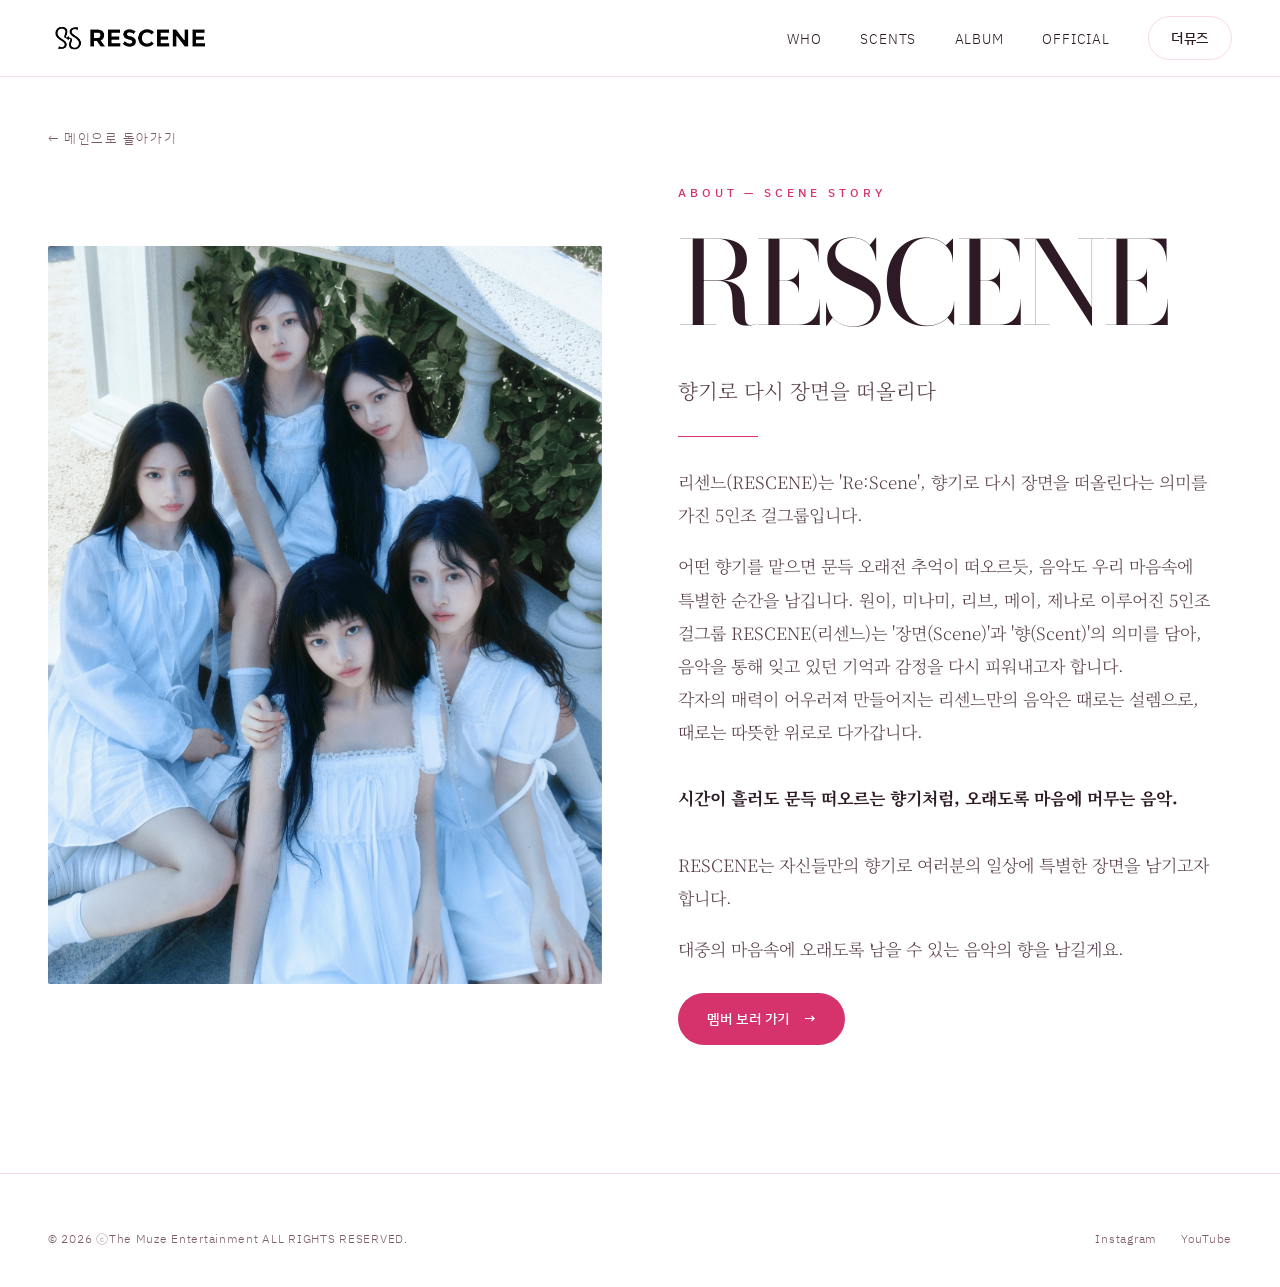
==== about.html @ 2c577f75 "Update about.html" ====
<!doctype html>
<html lang="ko">
<head>
  <meta charset="utf-8">
  <meta name="viewport" content="width=device-width, initial-scale=1">
  <title>ABOUT — RESCENE</title>

  <link rel="preconnect" href="https://fonts.googleapis.com">
  <link rel="preconnect" href="https://fonts.gstatic.com" crossorigin>
  <link rel="stylesheet" href="https://fonts.googleapis.com/css2?family=Bodoni+Moda:ital,opsz,wght@0,6..96,400;0,6..96,500;0,6..96,700;1,6..96,400;1,6..96,700&family=Noto+Serif+KR:wght@300;400;500;700&family=IBM+Plex+Sans+KR:wght@300;400;500;700&display=swap">
  <link rel="stylesheet" href="css/style.css?v=10">
</head>
<body>

  <!-- ============ NAV (메인 페이지와 동일) ============ -->
  <header class="header">
    <nav class="nav container">
      <a href="index.html" class="logo" aria-label="RESCENE 홈">
        <img class="logo-img" src="images/logo.png" alt="RESCENE">
        <span class="logo-text en">RESCENE</span>
      </a>

      <button class="menu-toggle" type="button" aria-label="메뉴 열기" aria-expanded="false" aria-controls="menu">
        <span></span><span></span>
      </button>

      <div class="menu" id="menu">
        <a class="navlink" href="index.html#story">WHO</a>
        <a class="navlink" href="index.html#collection">SCENTS</a>
        <a class="navlink" href="index.html#craft">ALBUM</a>
        <a class="navlink" href="index.html#contact">OFFICIAL</a>
       <a href="https://themuze.kr/" class="btn btn-ghost btn-sm" target="_blank" rel="noopener">더뮤즈</a>
      </div>
    </nav>
  </header>

  <!-- ============ ABOUT RESCENE ============ -->
  <main class="member-page container">
    <a href="index.html#story" class="back-link fade">← 메인으로 돌아가기</a>

    <section class="member-detail">
      <!-- 사진: images/rescene-intro.jpg (세로형) -->
      <div class="ph hero-img about-photo" data-label="RESCENE · 3:4">
        <img class="ph-media" src="images/rescene-intro.jpg" alt="리센느 단체 사진">
      </div>

      <div class="member-info">
        <p class="eyebrow fade">ABOUT — SCENE STORY</p>
        <h1 class="member-name en">
          <span class="line"><span>RESCENE</span></span>
        </h1>
        <p class="member-line kr fade">향기로 다시 장면을 떠올리다</p>
        <span class="rule fade"></span>

        <!-- 소개글: 문단을 늘리려면 <p>…</p> 를 복사해서 추가하세요 -->
        <div class="about-body kr fade-2">
          <p>리센느(RESCENE)는 'Re:Scene', 향기로 다시 장면을 떠올린다는 의미를 가진 5인조 걸그룹입니다.</p>
          <p>어떤 향기를 맡으면 문득 오래전 추억이 떠오르듯, 음악도 우리 마음속에 특별한 순간을 남깁니다. 
            원이, 미나미, 리브, 메이, 제나로 이루어진 5인조 걸그룹 RESCENE(리센느)는 '장면(Scene)'과 '향(Scent)'의 의미를 담아, 음악을 통해 잊고 있던 기억과 감정을 다시 피워내고자 합니다. <br>
각자의 매력이 어우러져 만들어지는 리센느만의 음악은 때로는 설렘으로, 때로는 따뜻한 위로로 다가갑니다. <br> <br>
<strong> 시간이 흘러도 문득 떠오르는 향기처럼, 오래도록 마음에 머무는 음악. </strong> <br><br>
RESCENE는 자신들만의 향기로 여러분의 일상에 특별한 장면을 남기고자 합니다.</p>
          <p>대중의 마음속에 오래도록 남을 수 있는 음악의 향을 남길게요.</p>
        </div>

        <a href="index.html#collection" class="btn btn-solid self-start fade-2">멤버 보러 가기 <span aria-hidden="true">→</span></a>
      </div>
    </section>
  </main>

  <!-- ============ FOOTER ============ -->
  <footer class="footer">
    <div class="container">
      <div class="footer-bottom">
        <span>© <span id="year"></span> ⓒThe Muze Entertainment ALL RIGHTS RESERVED.</span>
        <div class="footer-sns">
          <a href="https://www.instagram.com/rescene_official" target="_blank" rel="noopener">Instagram</a>
          <a href="https://www.youtube.com/@rescene_official" target="_blank" rel="noopener">YouTube</a>
        </div>
      </div>
    </div>
  </footer>

  <script src="js/main.js?v=10"></script>
</body>
</html>
---- css/style.css ----
/* =========================================================
   [BRAND] Landing — style.css
   색상은 :root 변수만 바꾸면 전체에 반영됩니다.
   ========================================================= */
:root {
  /* ---- 핑크 & 화이트 테마 ---- */
  --ground: #FFFFFF;          /* 기본 배경 (흰색) */
  --ground-2: #FFF0F5;        /* 구분 섹션 배경 (연한 핑크) */
  --ink: #2E1A24;             /* 본문 글자 (짙은 자두색) */
  --ink-soft: #5A3F4C;        /* 보조 글자 */
  --muted: #7E5A69;           /* 흐린 글자 */
  --line: rgba(214, 51, 108, .18);   /* 구분선 */
  --accent: #D6336C;          /* 포인트 색상 (핑크) */
  --accent-soft: #FFD3E2;     /* 연한 핑크 (배경·장식용) */
  --placeholder: #FBE3EC;     /* 이미지 자리 배경 */
  --logo-filter: brightness(0);  /* 흰 로고를 어둡게 표시. 로고가 이미 어두운/컬러면 none 으로 */

  --f-en: 'Bodoni Moda', 'Didot', 'Times New Roman', serif;
  --f-kr: 'Noto Serif KR', 'Apple SD Gothic Neo', serif;
  --f-sans: 'IBM Plex Sans KR', system-ui, sans-serif;

  --ease-out: cubic-bezier(.2, .75, .1, 1);
  --ease-io: cubic-bezier(.7, 0, .2, 1);
  --gutter: clamp(20px, 4vw, 48px);
}

*, *::before, *::after { box-sizing: border-box; }
html { scroll-behavior: smooth; scroll-padding-top: 76px; }
body {
  margin: 0;
  background: var(--ground);
  color: var(--ink);
  font-family: var(--f-sans);
  font-weight: 300;
  -webkit-font-smoothing: antialiased;
  overflow-x: hidden;
  padding-top: 76px;          /* 고정 상단바 높이만큼 */
}
img { display: block; max-width: 100%; }
a { color: var(--ink); text-decoration: none; transition: color .3s; }
a:hover { color: var(--accent); }
em { font-style: italic; }

.en { font-family: var(--f-en); }
.kr { font-family: var(--f-kr); word-break: keep-all; }
.muted { color: var(--muted); }

.container { max-width: 1360px; margin: 0 auto; padding-left: var(--gutter); padding-right: var(--gutter); }
.stack { display: flex; flex-direction: column; gap: 32px; }
.stack-sm { display: flex; flex-direction: column; gap: 20px; }
.stack-lg { display: flex; flex-direction: column; gap: 64px; }
.self-start { align-self: flex-start; }
.narrow { max-width: 760px; }

.eyebrow { margin: 0; font-size: 12px; letter-spacing: .32em; text-transform: uppercase; color: var(--accent); font-weight: 500; }
.h2-kr { margin: 0; font-size: clamp(32px, 3.6vw, 52px); line-height: 1.35; font-weight: 400; letter-spacing: -.02em; text-wrap: balance; }
.h2-en { margin: 0; font-size: clamp(44px, 6vw, 88px); line-height: 1; font-weight: 400; letter-spacing: -.02em; }
.body-kr { margin: 0; font-size: 17px; line-height: 1.9; color: var(--ink-soft); max-width: 520px; }

/* ---------- 버튼 ---------- */
.btn {
  display: inline-flex; align-items: center; gap: 14px;
  min-height: 52px; padding: 0 28px; border-radius: 999px;
  font: 500 14px/1 var(--f-sans); letter-spacing: .04em;
  border: 1px solid transparent; cursor: pointer;
  transition: background .4s, color .4s, border-color .4s, gap .4s;
}
.btn:hover { gap: 22px; }
.btn-sm { min-height: 44px; padding: 0 22px; }
.btn-solid { background: var(--accent); color: var(--ground); }
.btn-solid:hover { background: var(--ink); color: var(--ground); }
.btn-ghost { border-color: var(--line); color: var(--ink); }
.btn-ghost:hover { border-color: var(--accent); color: var(--accent); }
.btn-row { display: flex; flex-wrap: wrap; gap: 14px; }

.navlink { position: relative; padding: 14px 0; font-size: 14px; letter-spacing: .06em; }
.navlink::after {
  content: ''; position: absolute; left: 0; right: 0; bottom: 8px; height: 1px;
  background: var(--accent); transform: scaleX(0); transform-origin: right;
  transition: transform .5s var(--ease-io);
}
.navlink:hover::after { transform: scaleX(1); transform-origin: left; }

/* ---------- 헤더 ---------- */
.header {
  position: fixed; top: 0; left: 0; right: 0; z-index: 50;
  background: rgba(255, 255, 255, .82);
  backdrop-filter: blur(14px); -webkit-backdrop-filter: blur(14px);
  border-bottom: 1px solid var(--line);
  transition: transform .5s var(--ease-io);
  animation: fadeIn 1.2s ease .2s both;
}
.nav { min-height: 76px; display: flex; align-items: center; justify-content: space-between; gap: 16px; }
.logo { display: inline-flex; align-items: center; font-size: 26px; letter-spacing: .02em; font-weight: 500; }
.logo-img { height: 32px; width: auto; }           /* 로고 크기는 height 값으로 조절 */
.logo-text { display: none; }
.logo.no-img .logo-text { display: inline; }        /* logo.png가 없으면 글자 로고 표시 */
.menu { display: flex; align-items: center; gap: clamp(16px, 3vw, 40px); }
.menu-toggle { display: none; }

/* ---------- 이미지 자리 (이미지가 없으면 플레이스홀더 표시) ---------- */
.ph { position: relative; overflow: hidden; background: var(--placeholder); }
.ph::before {
  content: ''; position: absolute; inset: 0;
  background:
    repeating-linear-gradient(135deg, rgba(214,51,108,.06) 0 1px, transparent 1px 14px),
    radial-gradient(120% 90% at 30% 20%, #FFF4F8 0%, #F9D6E3 75%);
}
.ph::after {
  content: attr(data-label);
  position: absolute; left: 20px; bottom: 18px;
  font: 500 11px/1 var(--f-sans); letter-spacing: .16em; text-transform: uppercase;
  color: var(--muted);
}
.ph.has-img::after { display: none; }
.ph-media { position: absolute; inset: 0; width: 100%; height: 100%; object-fit: cover; will-change: transform; }

/* ---------- HERO ---------- */
.hero {
  padding-top: clamp(56px, 8vw, 120px); padding-bottom: 80px;
  display: grid; grid-template-columns: repeat(auto-fit, minmax(min(480px, 100%), 1fr));
  gap: clamp(40px, 5vw, 80px); align-items: end;
}
.hero-text { display: flex; flex-direction: column; gap: 36px; }
.hero-title { margin: 0; font-size: clamp(48px, 6.8vw, 112px); line-height: .94; font-weight: 400; letter-spacing: -.02em; }
.hero-title em { color: var(--accent); }
.hero-lead { margin: 0; max-width: 440px; font-size: 18px; line-height: 1.8; color: var(--ink-soft); }
.hero-visual { position: relative; }
.hero-img { aspect-ratio: 4 / 5; border-radius: 2px; }

.badge {
  position: absolute; left: -56px; bottom: 56px;
  width: 132px; height: 132px; border-radius: 50%; background: var(--ground);
  display: flex; align-items: center; justify-content: center;
}
.badge-spin { position: absolute; inset: 0; width: 100%; height: 100%; }
.badge-spin text { fill: var(--ink); font: 500 10.5px var(--f-sans); letter-spacing: 3.2px; }
.badge-plus { color: var(--accent); }

.scroll-hint { display: flex; flex-direction: column; align-items: center; gap: 14px; padding-bottom: 56px; font-size: 11px; letter-spacing: .3em; color: var(--muted); }
.scroll-line { position: relative; display: block; width: 1px; height: 64px; background: var(--line); overflow: hidden; }
.scroll-line::after { content: ''; position: absolute; inset: 0; background: var(--accent); animation: drip 2.4s cubic-bezier(.7,0,.3,1) infinite; }

/* ---------- MARQUEE ---------- */
.marquee { border-top: 1px solid var(--line); border-bottom: 1px solid var(--line); overflow: hidden; padding: 26px 0; }
.marquee-track {
  display: flex; width: max-content; gap: 56px; align-items: center;
  font-size: clamp(28px, 3.4vw, 48px); font-style: italic; white-space: nowrap;
  animation: marquee 32s linear infinite;
}
.marquee-track i { color: var(--accent); font-style: normal; }
.marquee:hover .marquee-track { animation-play-state: paused; }

/* ---------- STORY ---------- */
.story {
  padding-top: clamp(96px, 12vw, 180px); padding-bottom: clamp(96px, 12vw, 180px);
  display: grid; grid-template-columns: repeat(auto-fit, minmax(min(420px, 100%), 1fr));
  gap: clamp(48px, 7vw, 120px); align-items: center;
}
.story > .ph { aspect-ratio: 3 / 4; }
.rule { display: block; width: 80px; height: 1px; background: var(--accent); }

/* ---------- COLLECTION ---------- */
.collection { background: var(--ground-2); padding: clamp(96px, 11vw, 160px) 0; }
.section-head { display: flex; flex-wrap: wrap; justify-content: space-between; align-items: flex-end; gap: 24px; }
.card-marquee { overflow: hidden; margin-top: 64px; }
.card-track { display: flex; width: max-content; animation: marquee 40s linear infinite; }
.card-marquee:hover .card-track { animation-play-state: paused; }   /* 마우스를 올리면 멈춤 */
.card-track .card { flex: 0 0 clamp(240px, 24vw, 340px); margin-right: 32px; }  /* 간격은 margin으로 (끊김 없는 반복용) */
.card { display: flex; flex-direction: column; gap: 22px; color: var(--ink); }
.card:hover { color: var(--ink); }
.card .ph { aspect-ratio: 4 / 5; }
.card .ph::before, .card .ph-media { transition: transform 1.2s var(--ease-out); }
.card:hover .ph::before, .card:hover .ph-media { transform: scale(1.06); }
.card-meta { display: flex; justify-content: space-between; align-items: baseline; gap: 16px; border-top: 1px solid var(--line); padding-top: 18px; }
.card-meta > div { display: flex; flex-direction: column; gap: 8px; }
.card-name { font-size: 26px; }
.card-desc { font-size: 14px; color: var(--muted); }
.arrow { font-size: 20px; color: var(--accent); transition: transform .5s var(--ease-out); }
.card:hover .arrow { transform: translateX(8px); }

/* ---------- PHILOSOPHY ---------- */
.craft { padding-top: clamp(96px, 12vw, 180px); padding-bottom: clamp(96px, 12vw, 180px); }
.albums { display: grid; grid-template-columns: repeat(auto-fill, minmax(min(240px, 100%), 1fr)); gap: 48px 32px; }
.album { display: flex; flex-direction: column; gap: 10px; }
.album-cover { aspect-ratio: 1 / 1; margin-bottom: 8px; transition: transform .6s var(--ease-out), box-shadow .6s var(--ease-out); }
.album-cover::before, .album-cover .ph-media { transition: transform 1.2s var(--ease-out); }
.album:hover .album-cover { transform: translateY(-6px); box-shadow: 0 24px 48px -24px rgba(214,51,108,.45); }
.album:hover .album-cover::before, .album:hover .album-cover .ph-media { transform: scale(1.05); }
.album-title { margin: 0; font-family: var(--f-sans); font-size: 15px; font-weight: 500; line-height: 1.5; word-break: keep-all; }   /* 고딕체 */
.album-date { margin: 0; font-size: 12px; letter-spacing: .12em; color: var(--muted); }

/* ---------- QUOTE ---------- */
.quote { min-height: 680px; display: flex; align-items: center; justify-content: center; }
.quote-shade { position: absolute; inset: 0; background: linear-gradient(180deg, rgba(214,51,108,.35), rgba(46,26,36,.62)); }
.quote blockquote { position: relative; z-index: 1; margin: 0; padding: 0 24px; max-width: 980px; text-align: center; display: flex; flex-direction: column; gap: 32px; align-items: center; }
.quote blockquote p { margin: 0; font-size: clamp(36px, 5vw, 72px); line-height: 1.15; font-style: italic; font-weight: 400; }
.quote cite { font-style: normal; font-size: 13px; letter-spacing: .28em; color: var(--accent); }

/* ---------- CONTACT ---------- */
.contact {
  padding-top: clamp(96px, 12vw, 180px); padding-bottom: clamp(96px, 12vw, 180px);
  display: grid; grid-template-columns: repeat(auto-fit, minmax(min(420px, 100%), 1fr));
  gap: 64px; align-items: end;
}
.contact-title { margin: 0; font-size: clamp(52px, 7.4vw, 116px); line-height: .95; font-weight: 400; letter-spacing: -.02em; }
.contact-title em { color: var(--accent); }
.field { display: flex; flex-direction: column; gap: 10px; }
.field label { font-size: 12px; letter-spacing: .2em; color: var(--muted); }
.field-row { display: flex; flex-wrap: wrap; gap: 12px; border-bottom: 1px solid rgba(46,26,36,.28); padding-bottom: 10px; transition: border-color .3s; }
.field-row:focus-within { border-color: var(--accent); }
.field input { flex: 1 1 220px; min-height: 48px; background: transparent; border: 0; outline: none; color: var(--ink); font: 300 18px var(--f-sans); }
.field input::placeholder { color: #B394A2; }

/* ---------- FOOTER ---------- */
.footer { border-top: 1px solid var(--line); padding: 56px 0 40px; }
.footer-grid { display: grid; grid-template-columns: repeat(auto-fit, minmax(min(200px, 100%), 1fr)); gap: 40px; font-size: 14px; line-height: 2; }
.footer-col { display: flex; flex-direction: column; color: var(--ink-soft); }
.footer-label { font-size: 11px; letter-spacing: .24em; color: var(--accent); }
.footer-bottom { display: flex; flex-wrap: wrap; justify-content: space-between; gap: 12px; font-size: 12px; color: var(--muted); letter-spacing: .06em; }
.footer-bottom a { color: var(--muted); }

/* =========================================================
   MOTION
   ========================================================= */
@keyframes rise { from { transform: translateY(105%); } to { transform: translateY(0); } }
@keyframes fadeUp { from { opacity: 0; transform: translateY(32px); } to { opacity: 1; transform: none; } }
@keyframes fadeIn { from { opacity: 0; } to { opacity: 1; } }
@keyframes kenburns { from { transform: scale(1.14); } to { transform: scale(1); } }
@keyframes clipIn { from { clip-path: inset(100% 0 0 0); } to { clip-path: inset(0 0 0 0); } }
@keyframes marquee { from { transform: translateX(0); } to { transform: translateX(-50%); } }
@keyframes spin { to { transform: rotate(360deg); } }
@keyframes drip {
  0%   { transform: scaleY(0); transform-origin: top; }
  45%  { transform: scaleY(1); transform-origin: top; }
  55%  { transform: scaleY(1); transform-origin: bottom; }
  100% { transform: scaleY(0); transform-origin: bottom; }
}

/* 첫 화면 등장 */
.line { display: block; overflow: hidden; padding-bottom: .06em; }
.line > span { display: block; white-space: nowrap; animation: rise 1.2s var(--ease-out) both; }
.line:nth-child(2) > span { animation-delay: .12s; }
.line:nth-child(3) > span { animation-delay: .24s; }
.fade   { animation: fadeUp 1.1s var(--ease-out) .55s both; }
.fade-2 { animation: fadeUp 1.1s var(--ease-out) .75s both; }
.hero-img { animation: clipIn 1.6s var(--ease-io) .2s both; }
.hero-img::before, .hero-img .ph-media { animation: kenburns 3.2s var(--ease-out) .2s both; }
.badge-spin { animation: spin 22s linear infinite; }

/* 스크롤 등장 — JS가 .is-in 클래스를 붙입니다 */
.js .reveal { opacity: 0; transform: translateY(32px); transition: opacity 1.1s var(--ease-out), transform 1.1s var(--ease-out); }
.js .reveal.is-in { opacity: 1; transform: none; }
/* 이미지 박스 자체가 아니라 안쪽(배경·사진)을 가려야 스크롤 감지가 정상 작동합니다 */
.js .reveal-img::before, .js .reveal-img .ph-media { clip-path: inset(100% 0 0 0); transition: clip-path 1.4s var(--ease-io); }
.js .reveal-img.is-in::before, .js .reveal-img.is-in .ph-media { clip-path: inset(0 0 0 0); }
.js .reveal-line { transform: scaleX(0); transform-origin: left; transition: transform 1.4s var(--ease-io) .2s; }
.js .reveal-line.is-in { transform: scaleX(1); }
.albums .reveal:nth-child(4n+2) { transition-delay: .1s; }
.albums .reveal:nth-child(4n+3) { transition-delay: .2s; }
.albums .reveal:nth-child(4n+4) { transition-delay: .3s; }

/* =========================================================
   MOBILE
   ========================================================= */
@media (max-width: 860px) {
  .menu-toggle {
    display: inline-flex; flex-direction: column; justify-content: center; gap: 7px;
    width: 44px; height: 44px; padding: 0 10px; background: none; border: 0; cursor: pointer;
  }
  .menu-toggle span { display: block; height: 1px; background: var(--ink); transition: transform .4s var(--ease-io); }
  .menu-toggle[aria-expanded="true"] span:first-child { transform: translateY(4px) rotate(45deg); }
  .menu-toggle[aria-expanded="true"] span:last-child { transform: translateY(-4px) rotate(-45deg); }

  .menu {
    position: absolute; top: 100%; left: 0; right: 0;
    flex-direction: column; align-items: flex-start; gap: 8px;
    padding: 24px var(--gutter) 32px;
    background: rgba(255, 255, 255, .98); border-bottom: 1px solid var(--line);
    clip-path: inset(0 0 100% 0); transition: clip-path .6s var(--ease-io);
  }
  .menu.is-open { clip-path: inset(0 0 0 0); }
  .menu .navlink { font-size: 20px; }
  .menu .btn { margin-top: 12px; }

  .badge { left: 16px; bottom: -40px; width: 104px; height: 104px; }
  .albums { grid-template-columns: repeat(2, minmax(0, 1fr)); gap: 32px 16px; }
  .album-title { font-size: 14px; }
}

/* 모션 줄이기 설정 사용자 배려 */
@media (prefers-reduced-motion: reduce) {
  *, *::before, *::after { animation: none !important; transition: none !important; }
  .js .reveal, .js .reveal-img::before, .js .reveal-img .ph-media, .js .reveal-line { opacity: 1; transform: none; clip-path: none; }
}
/* =========================================================
   MEMBER PAGE (member.html)
   ========================================================= */
.member-page { padding-top: 40px; padding-bottom: clamp(80px, 10vw, 140px); }
.back-link { display: inline-flex; align-items: center; min-height: 44px; font-size: 13px; letter-spacing: .12em; color: var(--muted); }
.member-detail {
  margin-top: 24px;
  display: grid; grid-template-columns: repeat(auto-fit, minmax(min(420px, 100%), 1fr));
  gap: clamp(40px, 6vw, 100px); align-items: center;
}
.member-photo { aspect-ratio: 4 / 5; }
.member-info { display: flex; flex-direction: column; gap: 28px; }
.member-name { margin: 0; font-size: clamp(64px, 9vw, 140px); line-height: .95; font-weight: 400; letter-spacing: -.02em; }
.member-line { margin: 0; font-size: clamp(18px, 1.6vw, 22px); line-height: 1.7; color: var(--ink-soft); word-break: keep-all; }
.member-facts { margin: 0; display: grid; grid-template-columns: repeat(auto-fit, minmax(160px, 1fr)); gap: 0 32px; border-top: 1px solid var(--line); }
.member-facts > div { padding: 18px 0; border-bottom: 1px solid var(--line); display: flex; flex-direction: column; gap: 6px; }
.member-facts dt { font-size: 11px; letter-spacing: .24em; color: var(--accent); }
.member-facts dd { margin: 0; font-size: 16px; }

.member-nav { margin-top: clamp(80px, 10vw, 140px); display: grid; grid-template-columns: repeat(2, minmax(0, 1fr)); border-top: 1px solid var(--line); }
.member-nav-link { display: flex; flex-direction: column; gap: 10px; padding: 32px 0; transition: color .4s; }
.member-nav-link.is-next { align-items: flex-end; text-align: right; }
.member-nav-label { font-size: 12px; letter-spacing: .24em; color: var(--muted); }
.member-nav-name { font-size: clamp(32px, 4.4vw, 64px); line-height: 1; transition: transform .6s var(--ease-out); }
.member-nav-link:hover .member-nav-name { transform: translateX(-10px); }
.member-nav-link.is-next:hover .member-nav-name { transform: translateX(10px); }

.footer-sns { display: flex; gap: 24px; }
.footer-sns a { color: var(--muted); }
.footer-sns a:hover { color: var(--accent); }

/* =========================================================
   INTRO (대문 동영상)
   ========================================================= */
.intro { display: none; }
.intro-active .intro, .intro.is-leaving {
  display: block; position: fixed; inset: 0; z-index: 100;
  background: var(--ground); overflow: hidden;
  touch-action: none; cursor: grab; user-select: none; -webkit-user-select: none;
}
.intro-active .intro:active { cursor: grabbing; }
.intro-active, .intro-active body { overflow: hidden; }       /* 대문이 떠 있는 동안 뒤 페이지 스크롤 막기 */
.intro.is-leaving { transition: transform 1.1s var(--ease-io); transform: translateY(-100%) !important; }
.intro.is-snapping { transition: transform .5s var(--ease-out); }

.intro-video { position: absolute; inset: 0; width: 100%; height: 100%; object-fit: cover; pointer-events: none; }
.intro-shade { position: absolute; inset: 0; background: linear-gradient(180deg, rgba(214,51,108,.25) 0%, rgba(214,51,108,.05) 45%, rgba(46,26,36,.55) 100%); pointer-events: none; }

.intro-center {
  position: absolute; inset: 0; display: flex; flex-direction: column; align-items: center; justify-content: center; gap: 20px;
  text-align: center; padding: 0 24px; pointer-events: none;
  animation: fadeUp 1.4s var(--ease-out) .3s both;
}
.intro-logo { font-size: clamp(48px, 8vw, 112px); }
.intro-logo .logo-img { height: clamp(48px, 7vw, 96px); }
.intro-tag { margin: 0; font-size: clamp(16px, 1.8vw, 22px); font-style: italic; color: var(--ink-soft); }

.intro-enter {
  position: absolute; left: 50%; bottom: clamp(32px, 6vh, 64px); transform: translateX(-50%);
  display: flex; flex-direction: column; align-items: center; gap: 14px;
  min-height: 44px; padding: 8px 16px; background: none; border: 0; cursor: pointer;
  color: var(--ink); font: 500 11px/1 var(--f-sans); letter-spacing: .3em;
  animation: fadeIn 1.2s ease 1s both;
}
.intro-enter:hover { color: var(--accent); }
.intro-enter-line { position: relative; display: block; width: 1px; height: 56px; background: rgba(255,255,255,.4); overflow: hidden; }
.intro-enter-line::after { content: ''; position: absolute; inset: 0; background: var(--accent); animation: drip 2.4s cubic-bezier(.7,0,.3,1) infinite; transform-origin: bottom; }

.intro-sound {
  position: absolute; top: 24px; right: var(--gutter);
  min-height: 44px; padding: 0 18px; border-radius: 999px;
  background: rgba(255,255,255,.15); border: 1px solid rgba(255,255,255,.6); color: #fff;
  font: 500 11px/1 var(--f-sans); letter-spacing: .2em; cursor: pointer;
  animation: fadeIn 1.2s ease 1s both;
}
.intro-sound:hover, .intro-sound[aria-pressed="true"] { border-color: var(--accent); color: var(--accent); }

/* 대문이 떠 있는 동안 첫 화면 애니메이션을 멈춰 두었다가, 들어오는 순간 재생 */
.intro-active .header,
.intro-active .line > span,
.intro-active .fade, .intro-active .fade-2,
.intro-active .hero-img, .intro-active .hero-img::before, .intro-active .hero-img .ph-media {
  animation-play-state: paused;
}

/* ---------- 멤버 프로필 표 ---------- */
.sr-only { position: absolute; width: 1px; height: 1px; overflow: hidden; clip: rect(0 0 0 0); white-space: nowrap; }
.profile-table { width: 100%; border-collapse: collapse; border-top: 1px solid var(--accent); font-size: 15px; }
.profile-table th, .profile-table td { padding: 16px 18px; border-bottom: 1px solid var(--line); text-align: left; vertical-align: top; line-height: 1.7; }
.profile-table th {
  width: 112px; white-space: nowrap;
  background: rgba(214, 51, 108, .07);              /* 포인트 색을 옅게 */
  color: var(--accent); font-weight: 500; font-size: 13px; letter-spacing: .08em;
}
.profile-table td { color: var(--ink); word-break: keep-all; white-space: pre-line; }   /* \n 줄바꿈 반영 */
.profile-table tr { transition: background .3s; }
.profile-table tr:hover td { background: rgba(214, 51, 108, .04); }
@media (max-width: 480px) {
  .profile-table th { width: 84px; padding: 14px 12px; }
  .profile-table td { padding: 14px 12px; font-size: 14px; }
}

/* ---------- 강조 (<strong>, <b>) ---------- */
strong, b { font-weight: 700; color: var(--ink); }

/* =========================================================
   핑크 & 화이트 테마 — 보정
   ========================================================= */
::selection { background: var(--accent-soft); color: var(--ink); }
.btn-solid { color: #fff; }
.btn-solid:hover { background: var(--ink); color: #fff; }

/* 로고: 흰 배경 위에서 보이도록 */
.header .logo-img, .footer .logo-img { filter: var(--logo-filter); }

/* 사진 위 인용문은 흰 글자 */
.quote blockquote p { color: #fff; }
.quote cite { color: var(--accent-soft); }

/* 대문: 핑크 배경 + 흰 글자 (동영상이 없을 때도 보이도록) */
.intro-active .intro, .intro.is-leaving { background: linear-gradient(160deg, #F9A8C6 0%, #E2558A 55%, #B8245A 100%); }
.intro-center, .intro-tag, .intro-logo .logo-text { color: #fff; }
.intro-tag { color: rgba(255,255,255,.9); }
.intro-enter { color: #fff; }
.intro-enter:hover { color: var(--accent-soft); }
.intro-enter-line::after { background: #fff; }
.intro-sound:hover, .intro-sound[aria-pressed="true"] { border-color: #fff; color: #fff; background: rgba(255,255,255,.28); }

/* 멤버 흐름 띠·카드 등 연한 핑크 포인트 */
.collection { background: var(--ground-2); }
.marquee { background: var(--ground-2); }
.badge { box-shadow: 0 10px 30px -12px rgba(214,51,108,.35); }

/* =========================================================
   ABOUT PAGE (about.html) — 리센느 소개
   ========================================================= */
.about-photo { aspect-ratio: 3 / 4; }               /* 세로형 사진 */
.about-body { display: flex; flex-direction: column; gap: 18px; max-width: 560px; }
.about-body p { margin: 0; font-size: 17px; line-height: 1.95; color: var(--ink-soft); word-break: keep-all; }
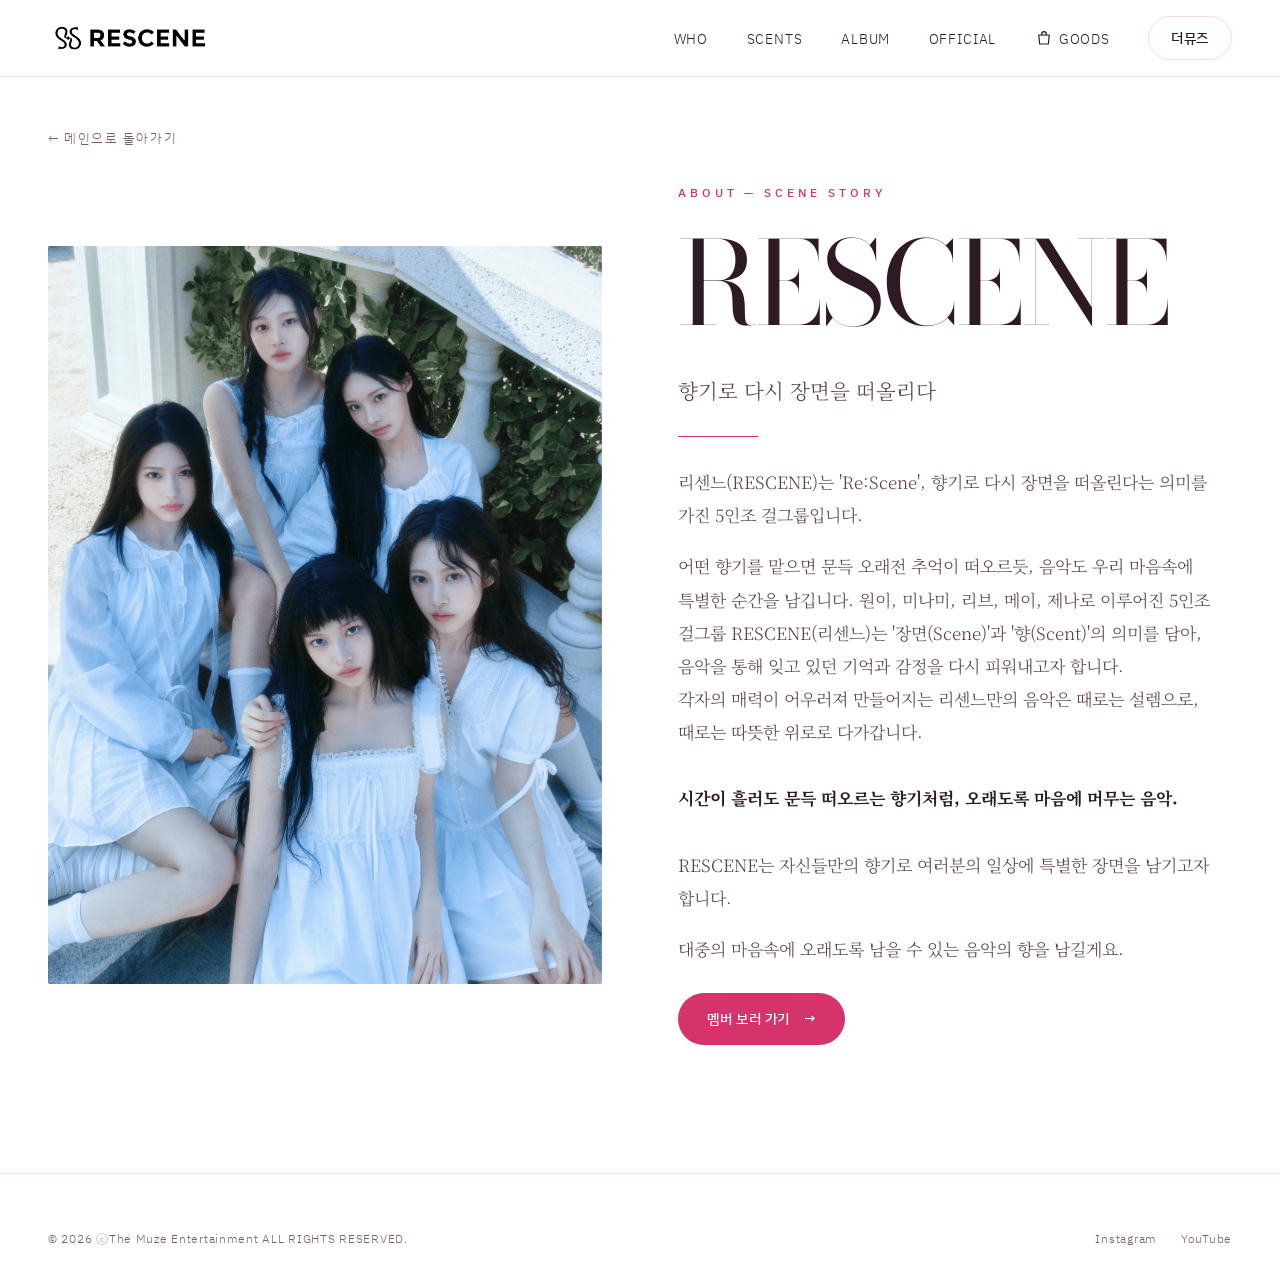
==== commit f801950d: "Update about.html" ====
--- a/about.html
+++ b/about.html
@@ -29,6 +29,10 @@
         <a class="navlink" href="index.html#collection">SCENTS</a>
         <a class="navlink" href="index.html#craft">ALBUM</a>
         <a class="navlink" href="index.html#contact">OFFICIAL</a>
+        <a class="navlink nav-goods" href="https://www.withmuu.com/" target="_blank" rel="noopener">
+          <svg class="nav-icon" viewBox="0 0 24 24" aria-hidden="true"><path d="M5 8h14l-1.2 12H6.2z"/><path d="M9 8V6.5a3 3 0 0 1 6 0V8"/></svg>
+          GOODS
+        </a>
        <a href="https://themuze.kr/" class="btn btn-ghost btn-sm" target="_blank" rel="noopener">더뮤즈</a>
       </div>
     </nav>
--- a/css/style.css
+++ b/css/style.css
@@ -432,3 +432,157 @@
 .about-photo { aspect-ratio: 3 / 4; }               /* 세로형 사진 */
 .about-body { display: flex; flex-direction: column; gap: 18px; max-width: 560px; }
 .about-body p { margin: 0; font-size: 17px; line-height: 1.95; color: var(--ink-soft); word-break: keep-all; }
+/* =========================================================
+   LP PLAYER (앨범 수록곡 · 음악 재생) — js/player.js
+   ========================================================= */
+.albums .album { cursor: pointer; }
+.albums .album:focus-visible { outline: 2px solid var(--accent); outline-offset: 6px; border-radius: 2px; }
+html.lp-lock { overflow: hidden; }
+
+/* 배경 어둡게 */
+.lp-backdrop {
+  position: fixed; inset: 0; z-index: 89;
+  background: rgba(46, 26, 36, .35); backdrop-filter: blur(3px); -webkit-backdrop-filter: blur(3px);
+  opacity: 0; pointer-events: none; transition: opacity .5s ease;
+}
+.lp.is-open .lp-backdrop { opacity: 1; pointer-events: auto; }
+
+/* 오른쪽에서 '샥' 나오는 패널 */
+.lp-panel {
+  position: fixed; top: 0; right: 0; bottom: 0; z-index: 90;
+  width: min(480px, 100%); overflow-y: auto; overscroll-behavior: contain;
+  padding: 28px clamp(20px, 5vw, 32px) 40px;
+  background: var(--ground);
+  display: flex; flex-direction: column; gap: 22px;
+  transform: translateX(100%); visibility: hidden;
+  transition: transform .7s var(--ease-io), visibility 0s linear .7s, box-shadow .7s; outline: none;
+}
+.lp.is-open .lp-panel { transform: none; visibility: visible; transition: transform .7s var(--ease-io), visibility 0s, box-shadow .7s; box-shadow: -24px 0 60px -30px rgba(214, 51, 108, .45); }
+.lp-close {
+  align-self: flex-end; width: 44px; height: 44px; display: grid; place-items: center;
+  background: none; border: 1px solid var(--line); border-radius: 50%; color: var(--ink); cursor: pointer;
+}
+.lp-close svg { width: 18px; height: 18px; }
+.lp-close:hover { border-color: var(--accent); color: var(--accent); }
+
+/* ---- 턴테이블 (커버 + LP + 톤암) ---- */
+.lp-deck { --sz: clamp(170px, 46vw, 230px); position: relative; height: calc(var(--sz) + 8px); }
+.lp-sleeve {
+  position: absolute; left: 0; top: 0; z-index: 2; width: var(--sz); height: var(--sz); overflow: hidden;
+  background: linear-gradient(135deg, #F9A8C6, var(--accent));
+  box-shadow: 0 22px 40px -20px rgba(214, 51, 108, .6);
+}
+.lp-sleeve-img, .lp-label-img, .lp-mini-img { width: 100%; height: 100%; object-fit: cover; display: block; }
+
+.lp-disc {
+  position: absolute; z-index: 1; top: 4%; left: 4%;
+  width: calc(var(--sz) * .92); height: calc(var(--sz) * .92); border-radius: 50%;
+  transition: transform 1s var(--ease-out) .35s;          /* 패널이 열린 뒤 LP가 커버에서 빠져나옴 */
+}
+.lp.is-open .lp-disc { transform: translateX(calc(var(--sz) * .55)); }
+.lp-disc-spin {
+  position: absolute; inset: 0; border-radius: 50%;
+  background:
+    radial-gradient(circle, transparent 0 30%, rgba(0,0,0,.25) 30.5% 31.5%, transparent 32%),
+    repeating-radial-gradient(circle, #1a1519 0 1.4px, #2a2229 1.8px 3px);
+  box-shadow: 0 16px 32px -12px rgba(0, 0, 0, .5), inset 0 0 0 3px #0f0b0e;
+  animation: lpSpin 2.4s linear infinite; animation-play-state: paused;
+}
+.lp.is-playing .lp-disc-spin { animation-play-state: running; }
+.lp-disc::after {                                          /* 빛 반사 (돌지 않아서 더 진짜 같음) */
+  content: ''; position: absolute; inset: 0; border-radius: 50%; pointer-events: none;
+  background: conic-gradient(from 20deg, transparent 0 8%, rgba(255,255,255,.14) 14%, transparent 22% 54%, rgba(255,255,255,.09) 62%, transparent 70%);
+}
+.lp-label {
+  position: absolute; inset: 31%; border-radius: 50%; overflow: hidden;
+  background: linear-gradient(135deg, #F9A8C6, var(--accent));
+}
+.lp-label::after {                                         /* 가운데 구멍 */
+  content: ''; position: absolute; left: 50%; top: 50%; width: 9%; height: 9%;
+  transform: translate(-50%, -50%); border-radius: 50%; background: var(--ground);
+}
+
+.lp-arm {
+  position: absolute; z-index: 3; top: -6px; left: calc(var(--sz) * 1.42);
+  width: calc(var(--sz) * .28); height: calc(var(--sz) * .95); overflow: visible;
+  transform-origin: 50% 11%; transform: rotate(-10deg);
+  transition: transform .9s var(--ease-io);
+}
+.lp.is-playing .lp-arm { transform: rotate(20deg); }      /* 재생하면 바늘이 LP 위로 */
+.lp-arm-base { fill: var(--ground-2); stroke: var(--line); }
+.lp-arm-pivot { fill: var(--accent); }
+.lp-arm-rod { fill: none; stroke: #B9A3AE; stroke-width: 4; stroke-linecap: round; stroke-linejoin: round; }
+.lp-arm-head { fill: var(--ink); }
+
+/* ---- 앨범 정보 · 재생 컨트롤 ---- */
+.lp-info { display: flex; flex-direction: column; gap: 6px; }
+.lp-title { margin: 0; font-size: 22px; font-weight: 500; line-height: 1.4; word-break: keep-all; }
+.lp-date { margin: 0; font-size: 12px; letter-spacing: .12em; color: var(--muted); }
+
+.lp-now { display: flex; flex-direction: column; gap: 12px; padding: 18px 20px; background: var(--ground-2); border-radius: 14px; }
+.lp-now-title { margin: 0; font-size: 15px; font-weight: 500; color: var(--ink); white-space: nowrap; overflow: hidden; text-overflow: ellipsis; }
+.lp-progress { display: flex; align-items: center; gap: 10px; }
+.lp-seek { flex: 1; accent-color: var(--accent); height: 24px; cursor: pointer; }
+.lp-time { font-size: 11px; color: var(--muted); font-variant-numeric: tabular-nums; min-width: 32px; }
+.lp-dur { text-align: right; }
+.lp-controls { display: flex; justify-content: center; align-items: center; gap: 18px; }
+.lp-btn { display: grid; place-items: center; width: 44px; height: 44px; border-radius: 50%; border: 0; background: none; color: var(--ink); cursor: pointer; }
+.lp-btn svg { width: 20px; height: 20px; }
+.lp-btn:hover { color: var(--accent); }
+.lp-play { width: 56px; height: 56px; background: var(--accent); color: #fff; box-shadow: 0 10px 22px -10px rgba(214, 51, 108, .8); }
+.lp-play:hover { background: var(--ink); color: #fff; }
+.lp-play svg { width: 24px; height: 24px; }
+.lp-status { margin: 0; font-size: 12px; color: var(--accent); word-break: break-all; }
+.lp-status:empty { display: none; }
+
+/* ---- 수록곡 목록 ---- */
+.lp-tracks { list-style: none; margin: 0; padding: 0; border-top: 1px solid var(--line); }
+.lp-track {
+  width: 100%; min-height: 54px; padding: 12px 8px; display: grid; grid-template-columns: 36px 1fr 20px; align-items: center; gap: 8px;
+  background: none; border: 0; border-bottom: 1px solid var(--line); text-align: left; cursor: pointer;
+  font: 400 15px/1.5 var(--f-sans); color: var(--ink); transition: background .3s, color .3s;
+}
+.lp-track:hover { background: var(--ground-2); }
+.lp-track-no { font-size: 12px; color: var(--muted); font-variant-numeric: tabular-nums; }
+.lp-track.is-current { color: var(--accent); font-weight: 500; }
+.lp-track.is-current .lp-track-no { color: var(--accent); }
+.lp-empty { padding: 20px 8px; font-size: 14px; color: var(--muted); }
+
+/* 재생 중 표시 (이퀄라이저 막대) */
+.lp-eq { display: none; height: 14px; align-items: flex-end; gap: 2px; }
+.lp-track.is-current .lp-eq { display: inline-flex; }
+.lp-eq i { width: 3px; height: 30%; background: var(--accent); border-radius: 1px; }
+.lp.is-playing .lp-track.is-current .lp-eq i { animation: lpEq .9s ease-in-out infinite; }
+.lp-eq i:nth-child(2) { animation-delay: -.3s !important; }
+.lp-eq i:nth-child(3) { animation-delay: -.6s !important; }
+
+/* ---- 패널을 닫아도 계속 재생: 오른쪽 아래 미니 LP ---- */
+.lp-mini {
+  position: fixed; right: 20px; bottom: 20px; z-index: 80;
+  display: none; align-items: center; gap: 12px; max-width: min(260px, calc(100vw - 40px));
+  min-height: 56px; padding: 6px 18px 6px 6px; border-radius: 999px;
+  background: rgba(255, 255, 255, .92); border: 1px solid var(--line); cursor: pointer;
+  box-shadow: 0 16px 36px -18px rgba(214, 51, 108, .6); backdrop-filter: blur(10px);
+  animation: fadeUp .6s var(--ease-out) both;
+}
+.lp.has-track:not(.is-open) .lp-mini { display: inline-flex; }
+.lp-mini-disc {
+  position: relative; flex: 0 0 44px; height: 44px; border-radius: 50%; overflow: hidden;
+  background: repeating-radial-gradient(circle, #1a1519 0 1.2px, #2a2229 1.6px 2.6px);
+  animation: lpSpin 2.4s linear infinite; animation-play-state: paused;
+}
+.lp.is-playing .lp-mini-disc { animation-play-state: running; }
+.lp-mini-img { position: absolute; inset: 30%; width: 40%; height: 40%; border-radius: 50%; }
+.lp-mini-text { font-size: 13px; font-weight: 500; color: var(--ink); white-space: nowrap; overflow: hidden; text-overflow: ellipsis; }
+
+@keyframes lpSpin { to { transform: rotate(360deg); } }
+@keyframes lpEq { 0%, 100% { height: 25%; } 50% { height: 100%; } }
+
+/* ---------- 상단 메뉴: GOODS (쇼핑백 아이콘) ---------- */
+.nav-goods { display: inline-flex; align-items: center; gap: 6px; }
+.nav-icon {
+  width: 18px; height: 18px; flex: none;
+  fill: none; stroke: currentColor; stroke-width: 1.6; stroke-linecap: round; stroke-linejoin: round;
+  transition: transform .4s var(--ease-out);
+}
+.nav-goods:hover .nav-icon { transform: translateY(-2px) rotate(-8deg); }
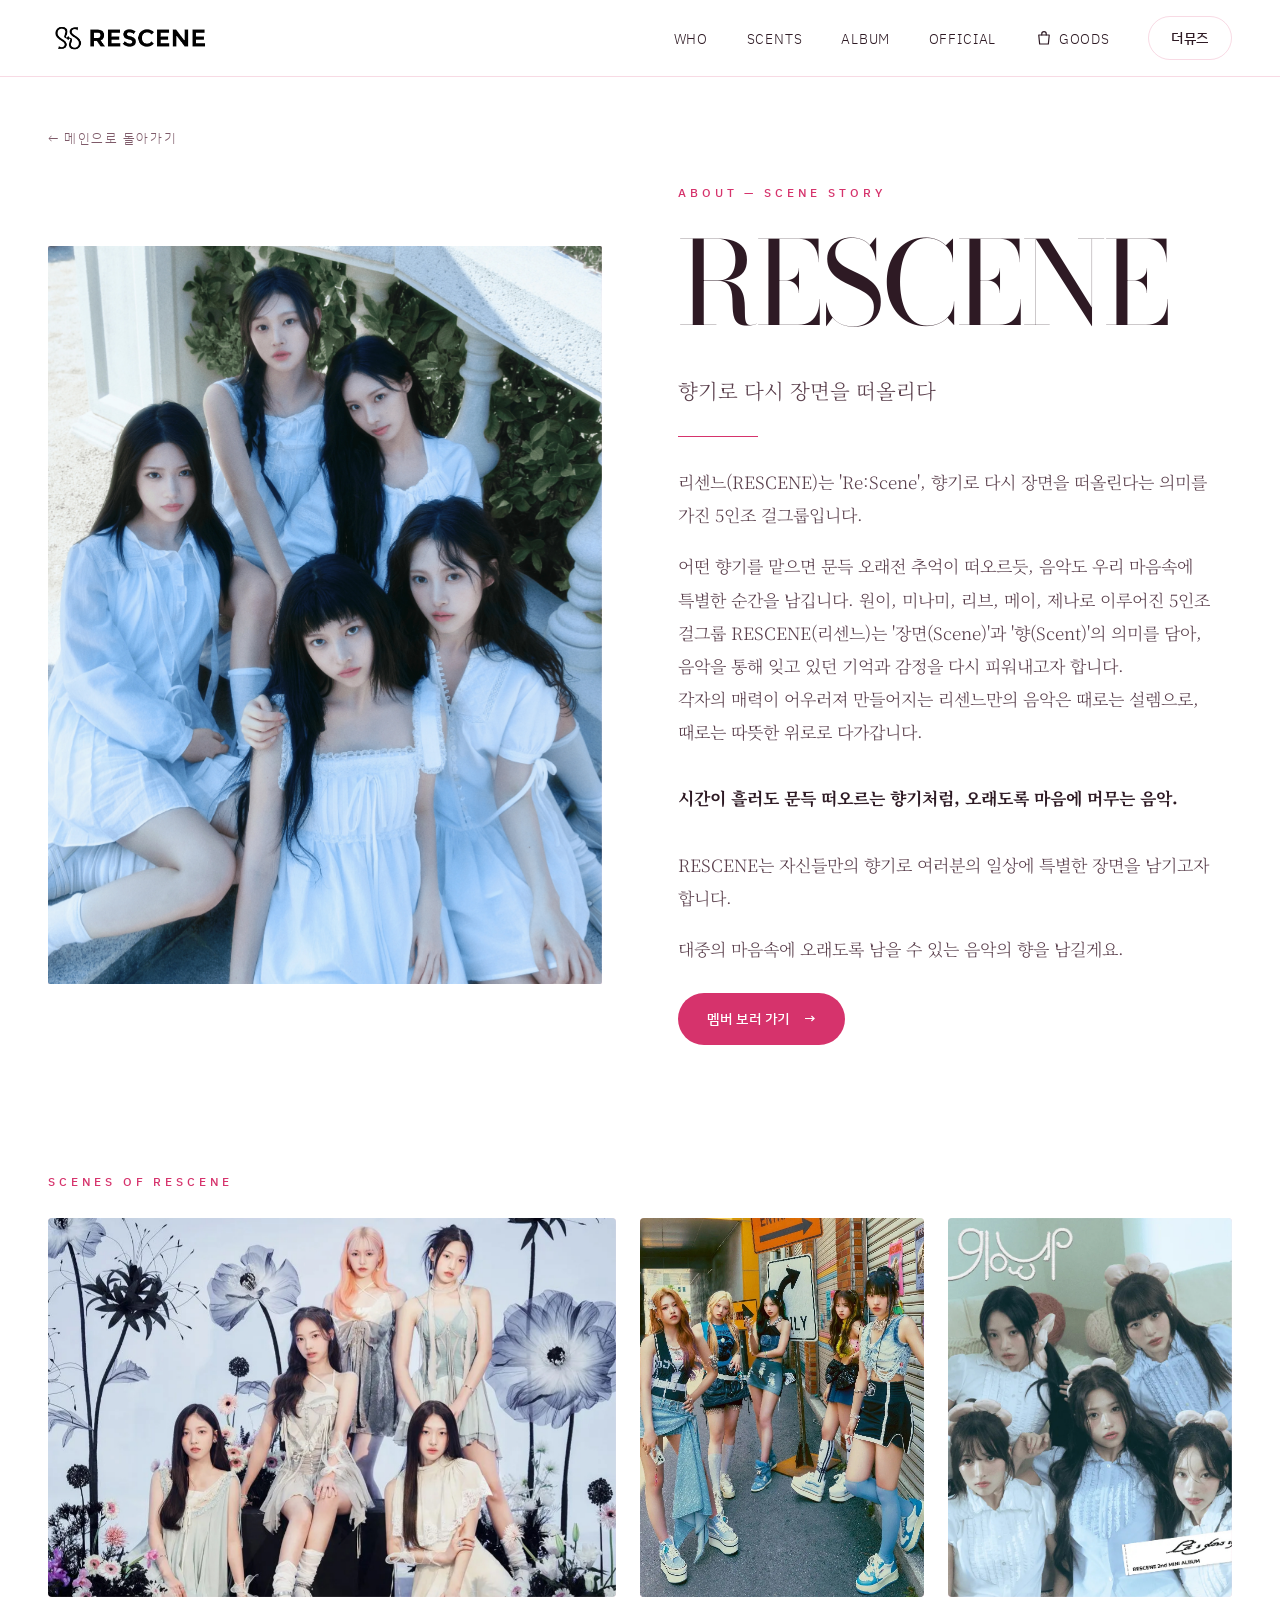
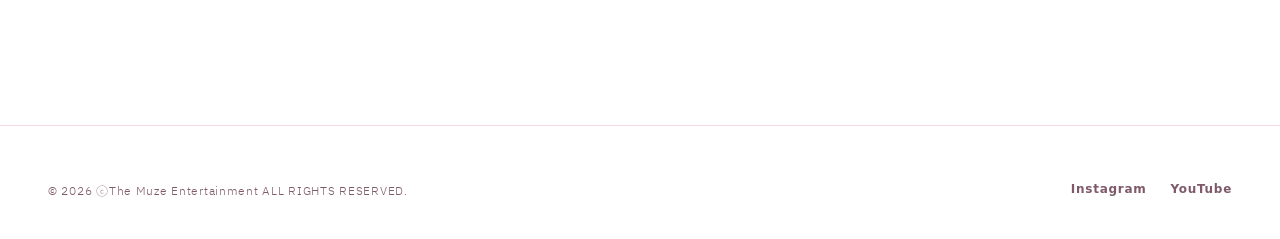
==== commit 135123bb: "Update about.html" ====
--- a/about.html
+++ b/about.html
@@ -8,7 +8,7 @@
   <link rel="preconnect" href="https://fonts.googleapis.com">
   <link rel="preconnect" href="https://fonts.gstatic.com" crossorigin>
   <link rel="stylesheet" href="https://fonts.googleapis.com/css2?family=Bodoni+Moda:ital,opsz,wght@0,6..96,400;0,6..96,500;0,6..96,700;1,6..96,400;1,6..96,700&family=Noto+Serif+KR:wght@300;400;500;700&family=IBM+Plex+Sans+KR:wght@300;400;500;700&display=swap">
-  <link rel="stylesheet" href="css/style.css?v=10">
+  <link rel="stylesheet" href="css/style.css?v=11">
 </head>
 <body>
 
@@ -70,6 +70,21 @@
         <a href="index.html#collection" class="btn btn-solid self-start fade-2">멤버 보러 가기 <span aria-hidden="true">→</span></a>
       </div>
     </section>
+      <!-- ============ GALLERY (단체사진) ============ -->
+    <section class="about-gallery">
+      <p class="eyebrow reveal">SCENES OF RESCENE</p>
+      <div class="gallery-grid">
+        <figure class="ph gallery-wide reveal-img" data-label="Group · 가로형">
+          <img class="ph-media" src="images/product-01.jpg" alt="리센느 단체 사진">
+        </figure>
+        <figure class="ph gallery-tall reveal-img" data-label="Group · 세로형">
+          <img class="ph-media" src="images/product-02.jpg" alt="리센느 단체 사진">
+        </figure>
+        <figure class="ph gallery-tall reveal-img" data-label="Group · 세로형">
+          <img class="ph-media" src="images/product-03.jpg" alt="리센느 단체 사진">
+        </figure>
+      </div>
+    </section>
   </main>
 
   <!-- ============ FOOTER ============ -->
--- a/css/style.css
+++ b/css/style.css
@@ -586,3 +586,69 @@
   transition: transform .4s var(--ease-out);
 }
 .nav-goods:hover .nav-icon { transform: translateY(-2px) rotate(-8deg); }
+
+/* =========================================================
+   GUESTBOOK (방명록) — js/guestbook.js
+   ========================================================= */
+.contact { align-items: start; }
+.gb { display: flex; flex-direction: column; gap: 28px; min-width: 0; }
+.gb-form { display: flex; flex-direction: column; gap: 16px; }
+.gb-row { display: flex; flex-wrap: wrap; gap: 10px; }
+.gb-row input {
+  min-height: 52px; padding: 0 20px; border: 1px solid var(--line); border-radius: 999px;
+  background: var(--ground); color: var(--ink); font: 400 15px var(--f-sans); outline: none;
+  transition: border-color .3s, box-shadow .3s;
+}
+.gb-row input::placeholder { color: #B394A2; }
+.gb-row input:focus { border-color: var(--accent); box-shadow: 0 0 0 4px rgba(214, 51, 108, .12); }
+.gb-name { flex: 0 1 150px; min-width: 0; }
+.gb-msg { flex: 1 1 260px; min-width: 0; }
+.gb-submit:disabled { opacity: .6; cursor: wait; }
+.gb-note { margin: 0; font-size: 12px; color: var(--muted); min-height: 1em; }
+.gb-note.is-error { color: var(--accent); }
+
+.gb-board { border: 1px solid var(--line); border-radius: 20px; background: var(--ground-2); overflow: hidden; }
+.gb-head {
+  display: flex; justify-content: space-between; align-items: center; padding: 16px 22px;
+  border-bottom: 1px solid var(--line);
+}
+.gb-head-title { font-size: 11px; font-weight: 500; letter-spacing: .28em; color: var(--accent); }
+.gb-count { min-width: 28px; padding: 3px 10px; border-radius: 999px; background: var(--ground); font-size: 12px; font-weight: 500; text-align: center; color: var(--ink); }
+
+.gb-list {
+  list-style: none; margin: 0; padding: 4px 22px; max-height: 440px; overflow-y: auto;
+  scrollbar-width: thin; scrollbar-color: var(--accent-soft) transparent;
+}
+.gb-item { display: flex; gap: 14px; padding: 18px 0; border-bottom: 1px solid var(--line); animation: fadeUp .5s var(--ease-out) both; }
+.gb-item:last-child { border-bottom: 0; }
+.gb-avatar {
+  flex: 0 0 38px; height: 38px; border-radius: 50%; display: grid; place-items: center;
+  background: var(--accent-soft); color: var(--accent); font: 600 15px var(--f-sans);
+}
+.gb-body { min-width: 0; flex: 1; }
+.gb-meta { display: flex; flex-wrap: wrap; align-items: baseline; gap: 4px 10px; }
+.gb-nick { font-size: 14px; font-weight: 600; color: var(--ink); }
+.gb-time { font-size: 11px; color: var(--muted); letter-spacing: .04em; }
+.gb-text { margin: 4px 0 0; font-size: 15px; line-height: 1.7; color: var(--ink-soft); white-space: pre-wrap; overflow-wrap: anywhere; }
+.gb-empty { padding: 32px 0; text-align: center; font-size: 14px; color: var(--muted); }
+
+/* ---------- 하단: SNS 링크 굵게, THE MUZE 링크 ---------- */
+.footer-col a, .footer-sns a { font-weight: 700; }
+.footer-brand { display: inline-flex; align-items: center; gap: 6px; color: var(--muted); }
+.footer-brand:hover { color: var(--accent); }
+
+/* =========================================================
+   ABOUT 갤러리 — 단체사진 (가로 1 + 세로 2)
+   ========================================================= */
+.about-gallery { margin-top: clamp(80px, 10vw, 140px); display: flex; flex-direction: column; gap: 28px; }
+.gallery-grid { display: grid; grid-template-columns: repeat(2, minmax(0, 1fr)); gap: clamp(12px, 2vw, 24px); }
+.gallery-grid figure { margin: 0; border-radius: 4px; }
+.gallery-wide { grid-column: 1 / -1; aspect-ratio: 16 / 9; }   /* 가로형: 한 줄 전체 */
+.gallery-tall { aspect-ratio: 3 / 4; }                         /* 세로형: 반씩 나란히 */
+.gallery-grid .ph-media { transition: transform 1.2s var(--ease-out); }
+.gallery-grid figure:hover .ph-media { transform: scale(1.04); }
+@media (min-width: 861px) {
+  /* 데스크톱: 가로 1장 + 세로 2장을 한 줄에 */
+  .gallery-grid { grid-template-columns: 2fr 1fr 1fr; }
+  .gallery-wide { grid-column: auto; aspect-ratio: auto; }
+}
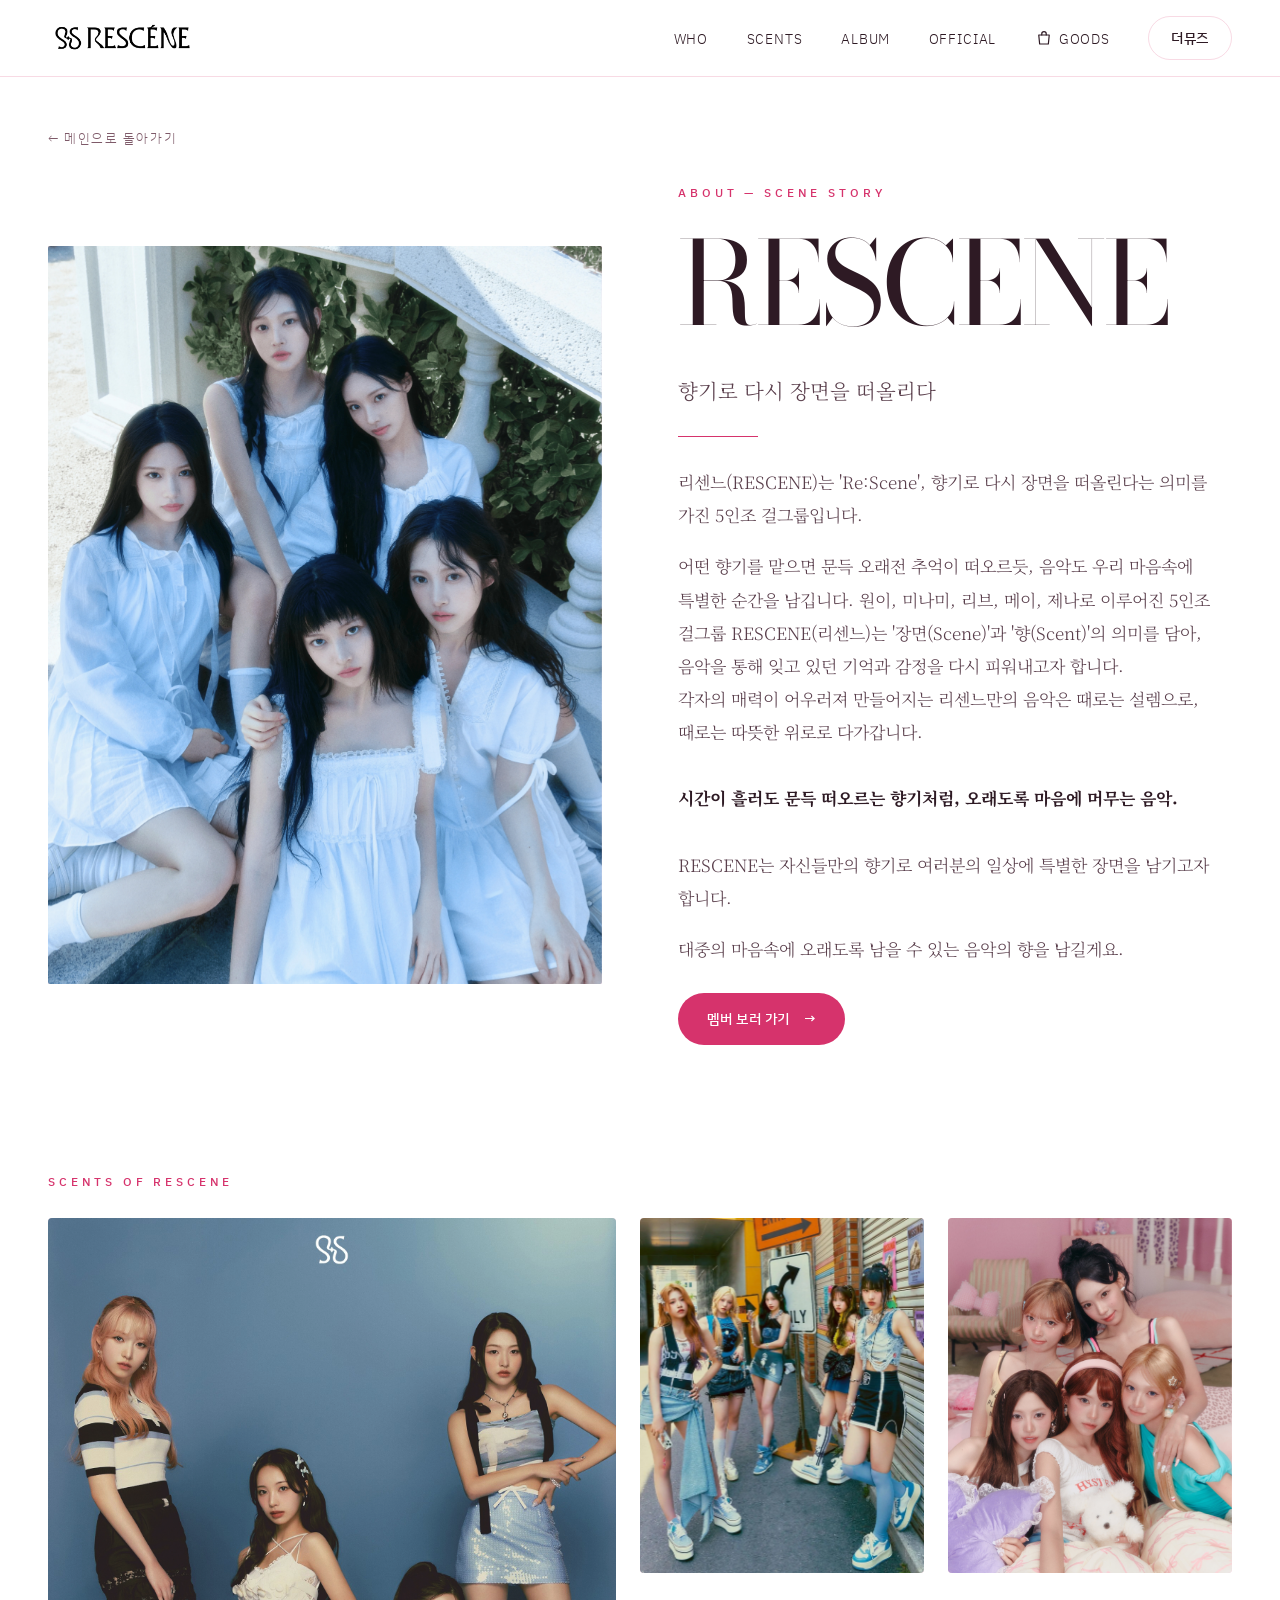
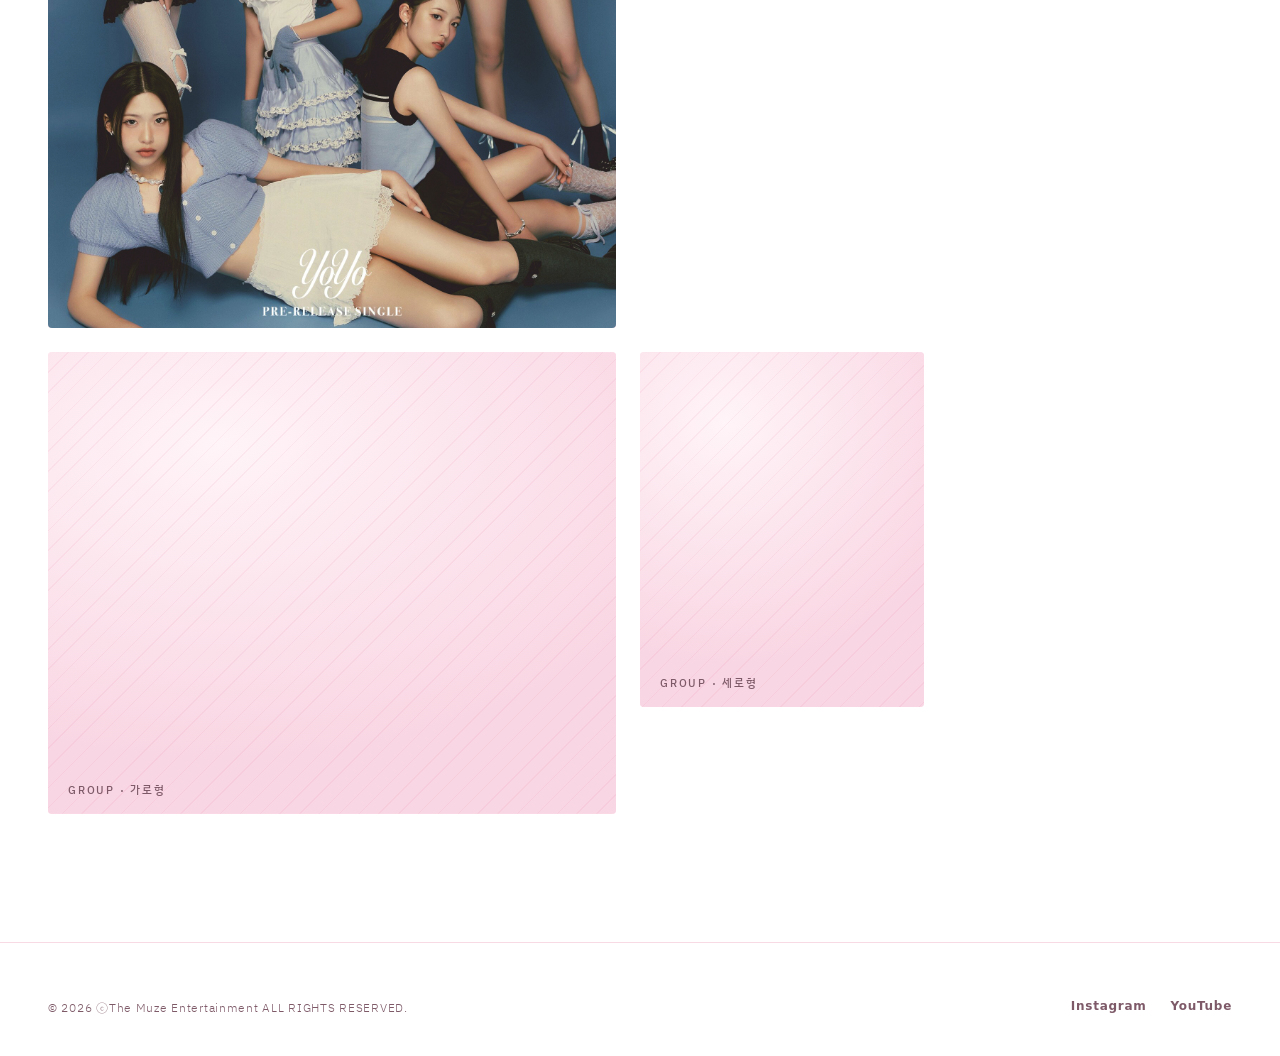
==== commit bdc252e9: "Update about.html" ====
--- a/about.html
+++ b/about.html
@@ -72,16 +72,22 @@
     </section>
       <!-- ============ GALLERY (단체사진) ============ -->
     <section class="about-gallery">
-      <p class="eyebrow reveal">SCENES OF RESCENE</p>
+      <p class="eyebrow reveal">SCENTS OF RESCENE</p>
       <div class="gallery-grid">
-        <figure class="ph gallery-wide reveal-img" data-label="Group · 가로형">
+        <figure class="ph gallery-tall reveal-img" style="aspect-ratio: 4 / 5" data-label="Group · 세로형">
           <img class="ph-media" src="images/product-01.jpg" alt="리센느 단체 사진">
         </figure>
-        <figure class="ph gallery-tall reveal-img" data-label="Group · 세로형">
+        <figure class="ph gallery-tall reveal-img" style="aspect-ratio: 4 / 5" data-label="Group · 세로형">
           <img class="ph-media" src="images/product-02.jpg" alt="리센느 단체 사진">
         </figure>
-        <figure class="ph gallery-tall reveal-img" data-label="Group · 세로형">
+        <figure class="ph gallery-tall reveal-img" style="aspect-ratio: 4 / 5" data-label="Group · 세로형">
           <img class="ph-media" src="images/product-03.jpg" alt="리센느 단체 사진">
+        </figure>
+      <figure class="ph gallery-wide reveal-img" style="aspect-ratio: 16 / 13" data-label="Group · 가로형">
+          <img class="ph-media" src="images/product-04.jpg" alt="리센느 단체 사진">
+        </figure>
+        <figure class="ph gallery-tall reveal-img" style="aspect-ratio: 4 / 5" data-label="Group · 세로형">
+          <img class="ph-media" src="images/product-05.jpg" alt="리센느 단체 사진">
         </figure>
       </div>
     </section>
@@ -100,6 +106,6 @@
     </div>
   </footer>
 
-  <script src="js/main.js?v=10"></script>
+  <script src="js/main.js?v=11"></script>
 </body>
 </html>
--- a/css/style.css
+++ b/css/style.css
@@ -339,7 +339,7 @@
 .intro.is-snapping { transition: transform .5s var(--ease-out); }
 
 .intro-video { position: absolute; inset: 0; width: 100%; height: 100%; object-fit: cover; pointer-events: none; }
-.intro-shade { position: absolute; inset: 0; background: linear-gradient(180deg, rgba(214,51,108,.25) 0%, rgba(214,51,108,.05) 45%, rgba(46,26,36,.55) 100%); pointer-events: none; }
+.intro-shade { position: absolute; inset: 0; background: linear-gradient(180deg, rgba(214,51,108,.10) 0%, rgba(214,51,108,.05) 45%, rgba(46,26,36,.55) 100%); pointer-events: none; }
 
 .intro-center {
   position: absolute; inset: 0; display: flex; flex-direction: column; align-items: center; justify-content: center; gap: 20px;
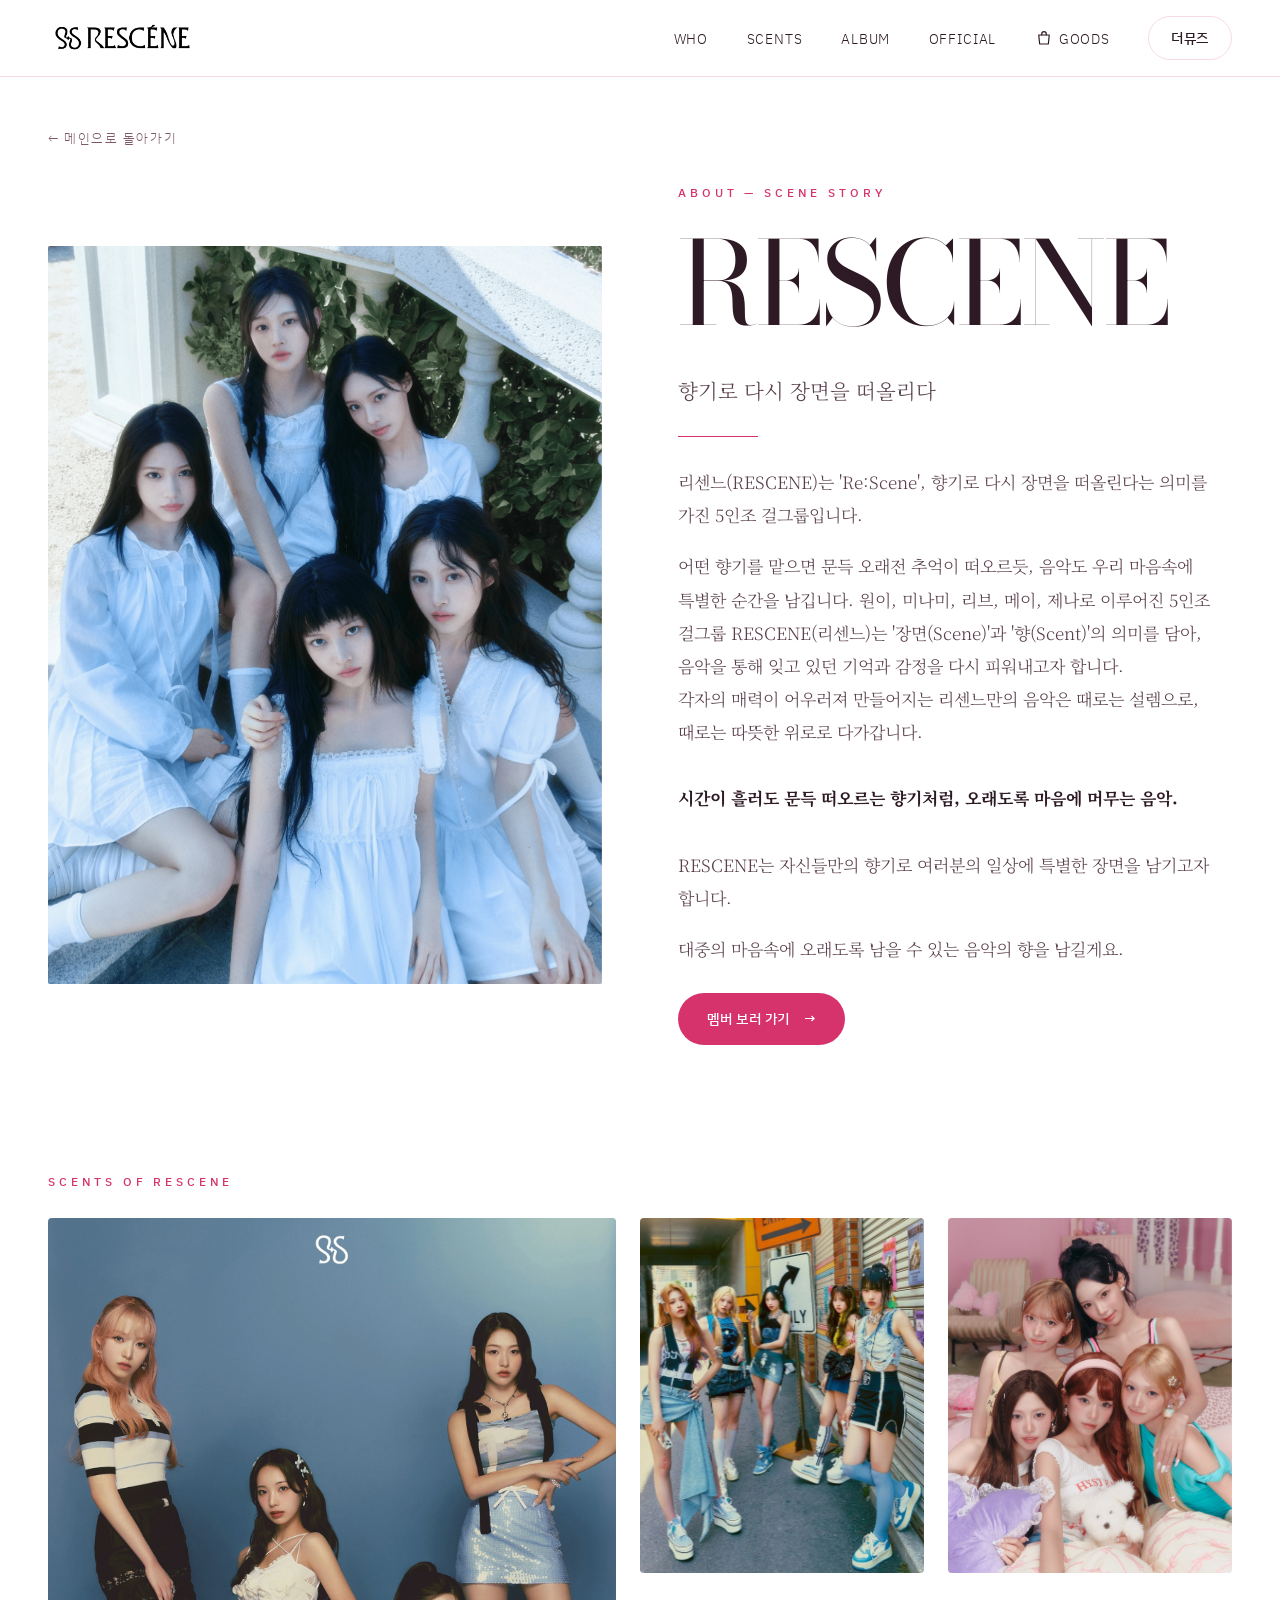
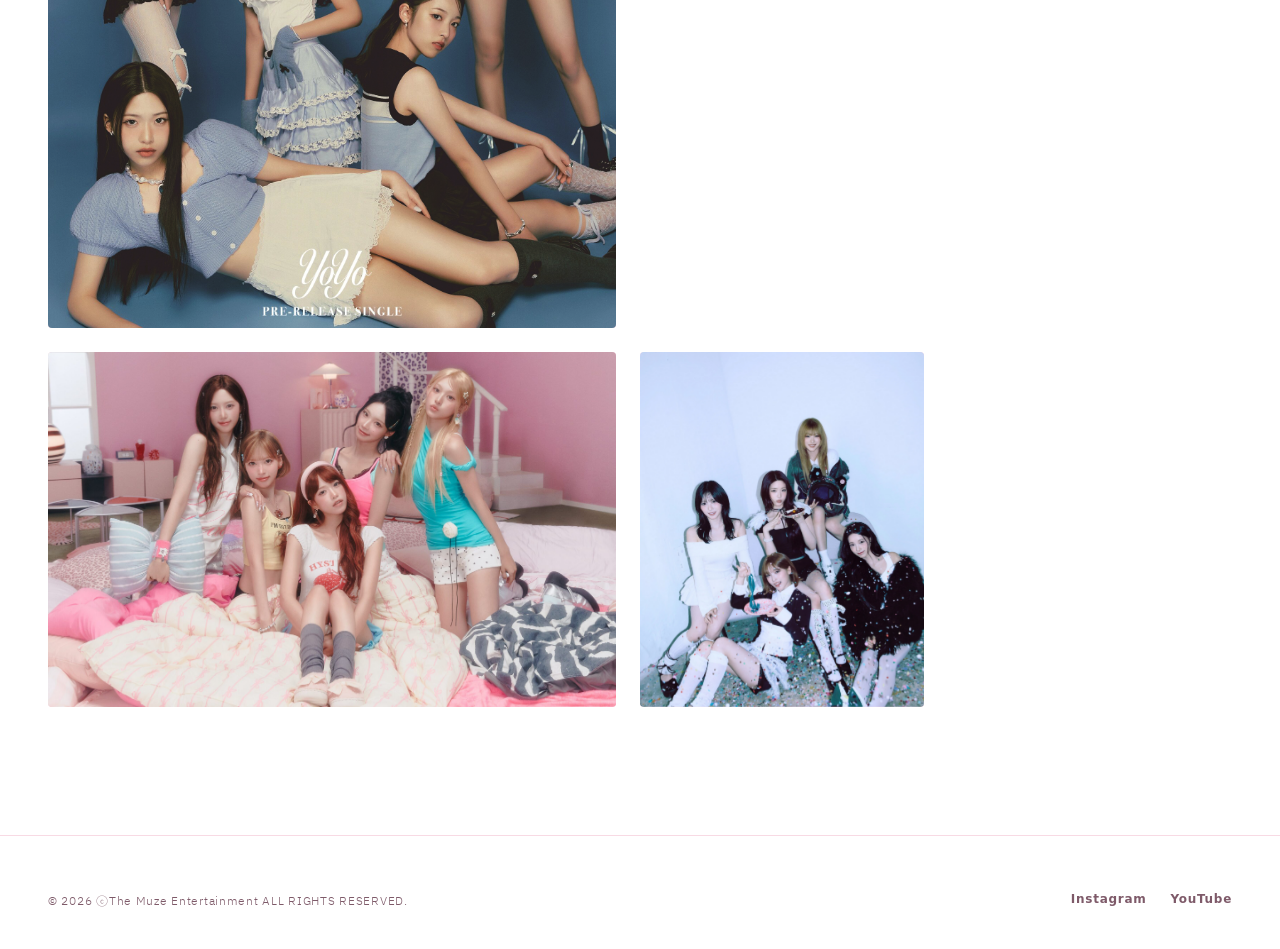
==== commit f3fb830d: "Update about.html" ====
--- a/about.html
+++ b/about.html
@@ -83,7 +83,7 @@
         <figure class="ph gallery-tall reveal-img" style="aspect-ratio: 4 / 5" data-label="Group · 세로형">
           <img class="ph-media" src="images/product-03.jpg" alt="리센느 단체 사진">
         </figure>
-      <figure class="ph gallery-wide reveal-img" style="aspect-ratio: 16 / 13" data-label="Group · 가로형">
+      <figure class="ph gallery-wide reveal-img" style= data-label="Group · 가로형">
           <img class="ph-media" src="images/product-04.jpg" alt="리센느 단체 사진">
         </figure>
         <figure class="ph gallery-tall reveal-img" style="aspect-ratio: 4 / 5" data-label="Group · 세로형">
--- a/css/style.css
+++ b/css/style.css
@@ -648,6 +648,9 @@
 .gallery-grid .ph-media { transition: transform 1.2s var(--ease-out); }
 .gallery-grid figure:hover .ph-media { transform: scale(1.04); }
 @media (min-width: 861px) {
+  .gallery-grid { grid-template-columns: repeat(3, 1fr); }
+  .gallery-wide { grid-column: span 2; aspect-ratio: auto; }
+}
   /* 데스크톱: 가로 1장 + 세로 2장을 한 줄에 */
   .gallery-grid { grid-template-columns: 2fr 1fr 1fr; }
   .gallery-wide { grid-column: auto; aspect-ratio: auto; }
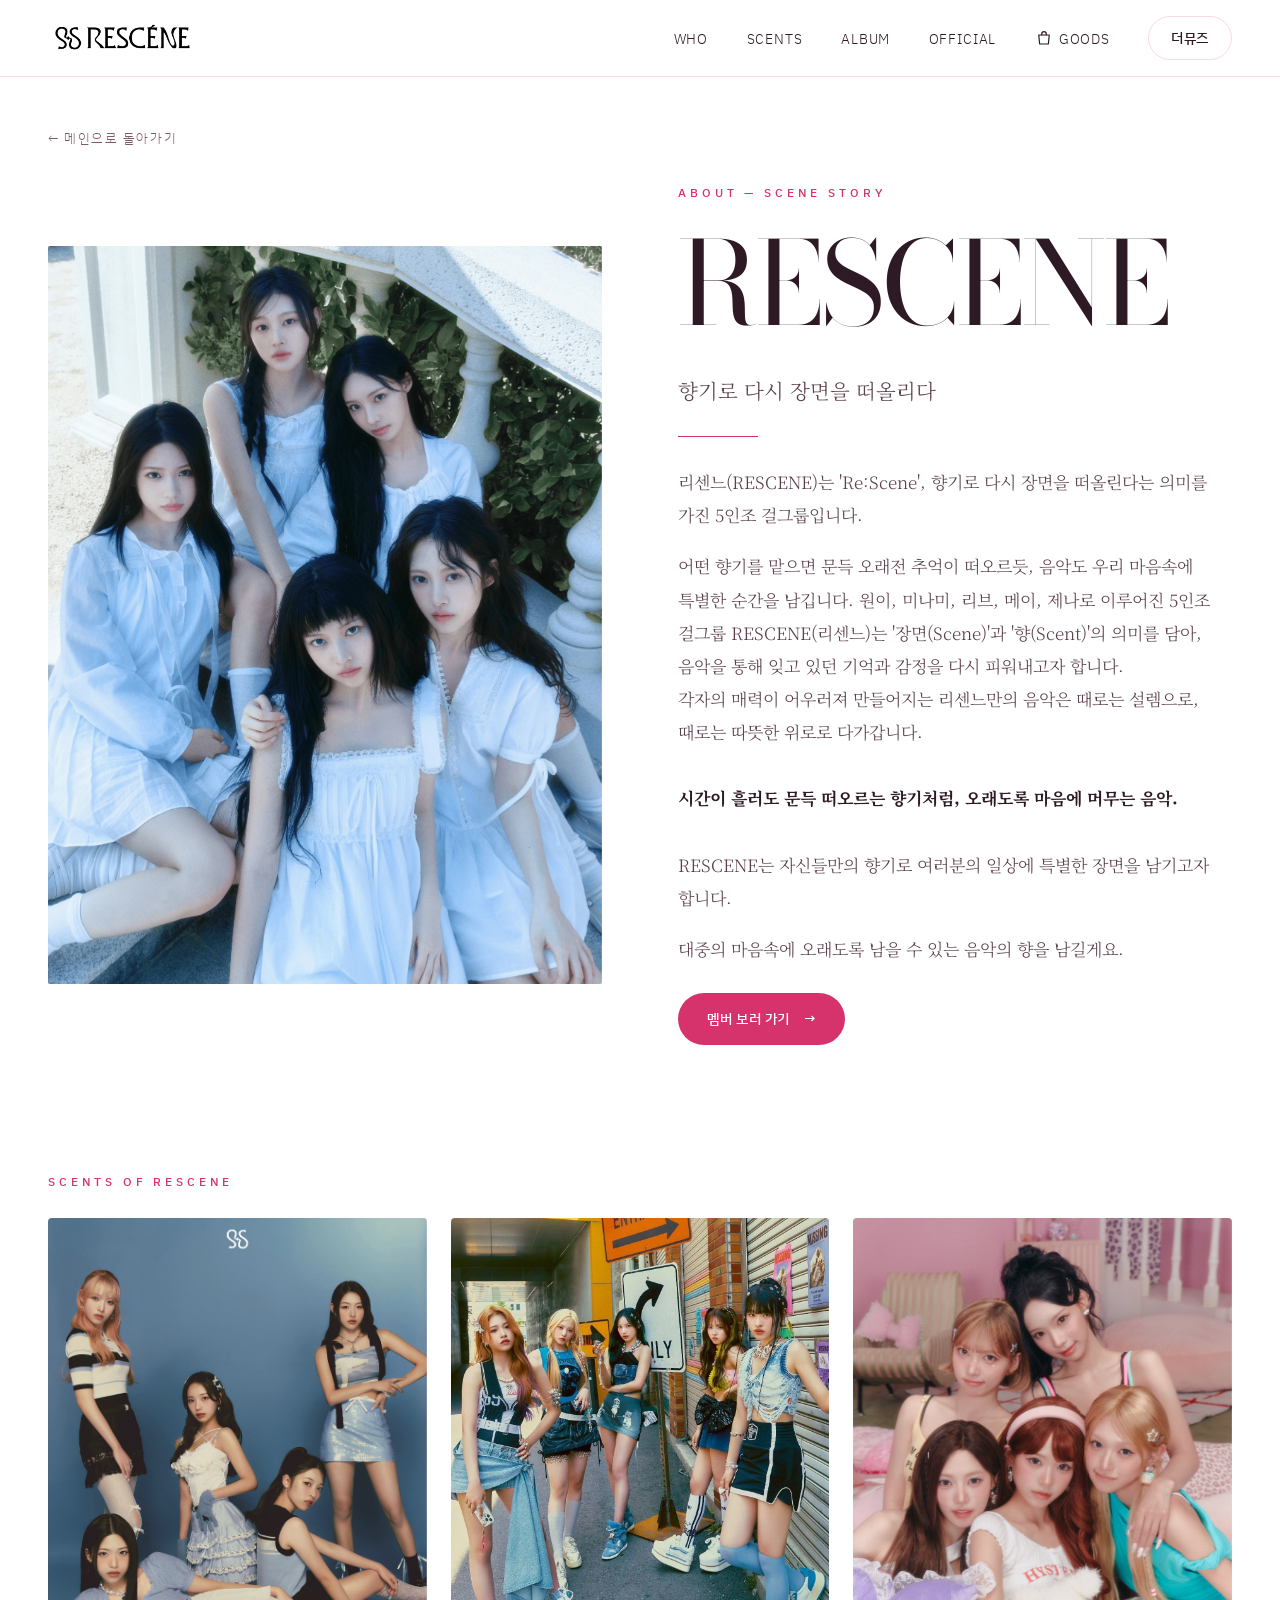
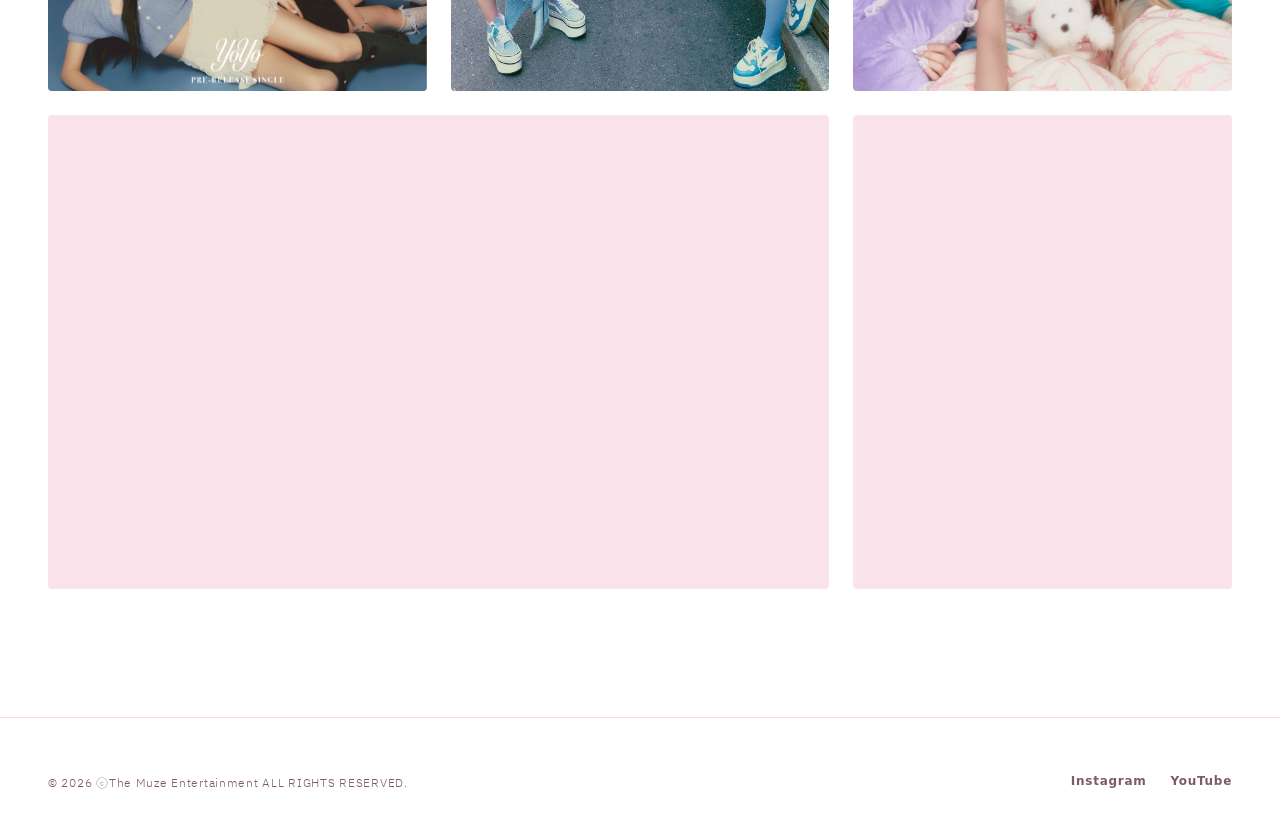
==== commit a6cd2ff8: "Add files via upload" ====
--- a/about.html
+++ b/about.html
@@ -8,7 +8,7 @@
   <link rel="preconnect" href="https://fonts.googleapis.com">
   <link rel="preconnect" href="https://fonts.gstatic.com" crossorigin>
   <link rel="stylesheet" href="https://fonts.googleapis.com/css2?family=Bodoni+Moda:ital,opsz,wght@0,6..96,400;0,6..96,500;0,6..96,700;1,6..96,400;1,6..96,700&family=Noto+Serif+KR:wght@300;400;500;700&family=IBM+Plex+Sans+KR:wght@300;400;500;700&display=swap">
-  <link rel="stylesheet" href="css/style.css?v=11">
+  <link rel="stylesheet" href="css/style.css?v=13">
 </head>
 <body>
 
@@ -83,7 +83,7 @@
         <figure class="ph gallery-tall reveal-img" style="aspect-ratio: 4 / 5" data-label="Group · 세로형">
           <img class="ph-media" src="images/product-03.jpg" alt="리센느 단체 사진">
         </figure>
-      <figure class="ph gallery-wide reveal-img" style= data-label="Group · 가로형">
+        <figure class="ph gallery-wide reveal-img" data-label="Group · 가로형">
           <img class="ph-media" src="images/product-04.jpg" alt="리센느 단체 사진">
         </figure>
         <figure class="ph gallery-tall reveal-img" style="aspect-ratio: 4 / 5" data-label="Group · 세로형">
--- a/css/style.css
+++ b/css/style.css
@@ -651,7 +651,3 @@
   .gallery-grid { grid-template-columns: repeat(3, 1fr); }
   .gallery-wide { grid-column: span 2; aspect-ratio: auto; }
 }
-  /* 데스크톱: 가로 1장 + 세로 2장을 한 줄에 */
-  .gallery-grid { grid-template-columns: 2fr 1fr 1fr; }
-  .gallery-wide { grid-column: auto; aspect-ratio: auto; }
-}
